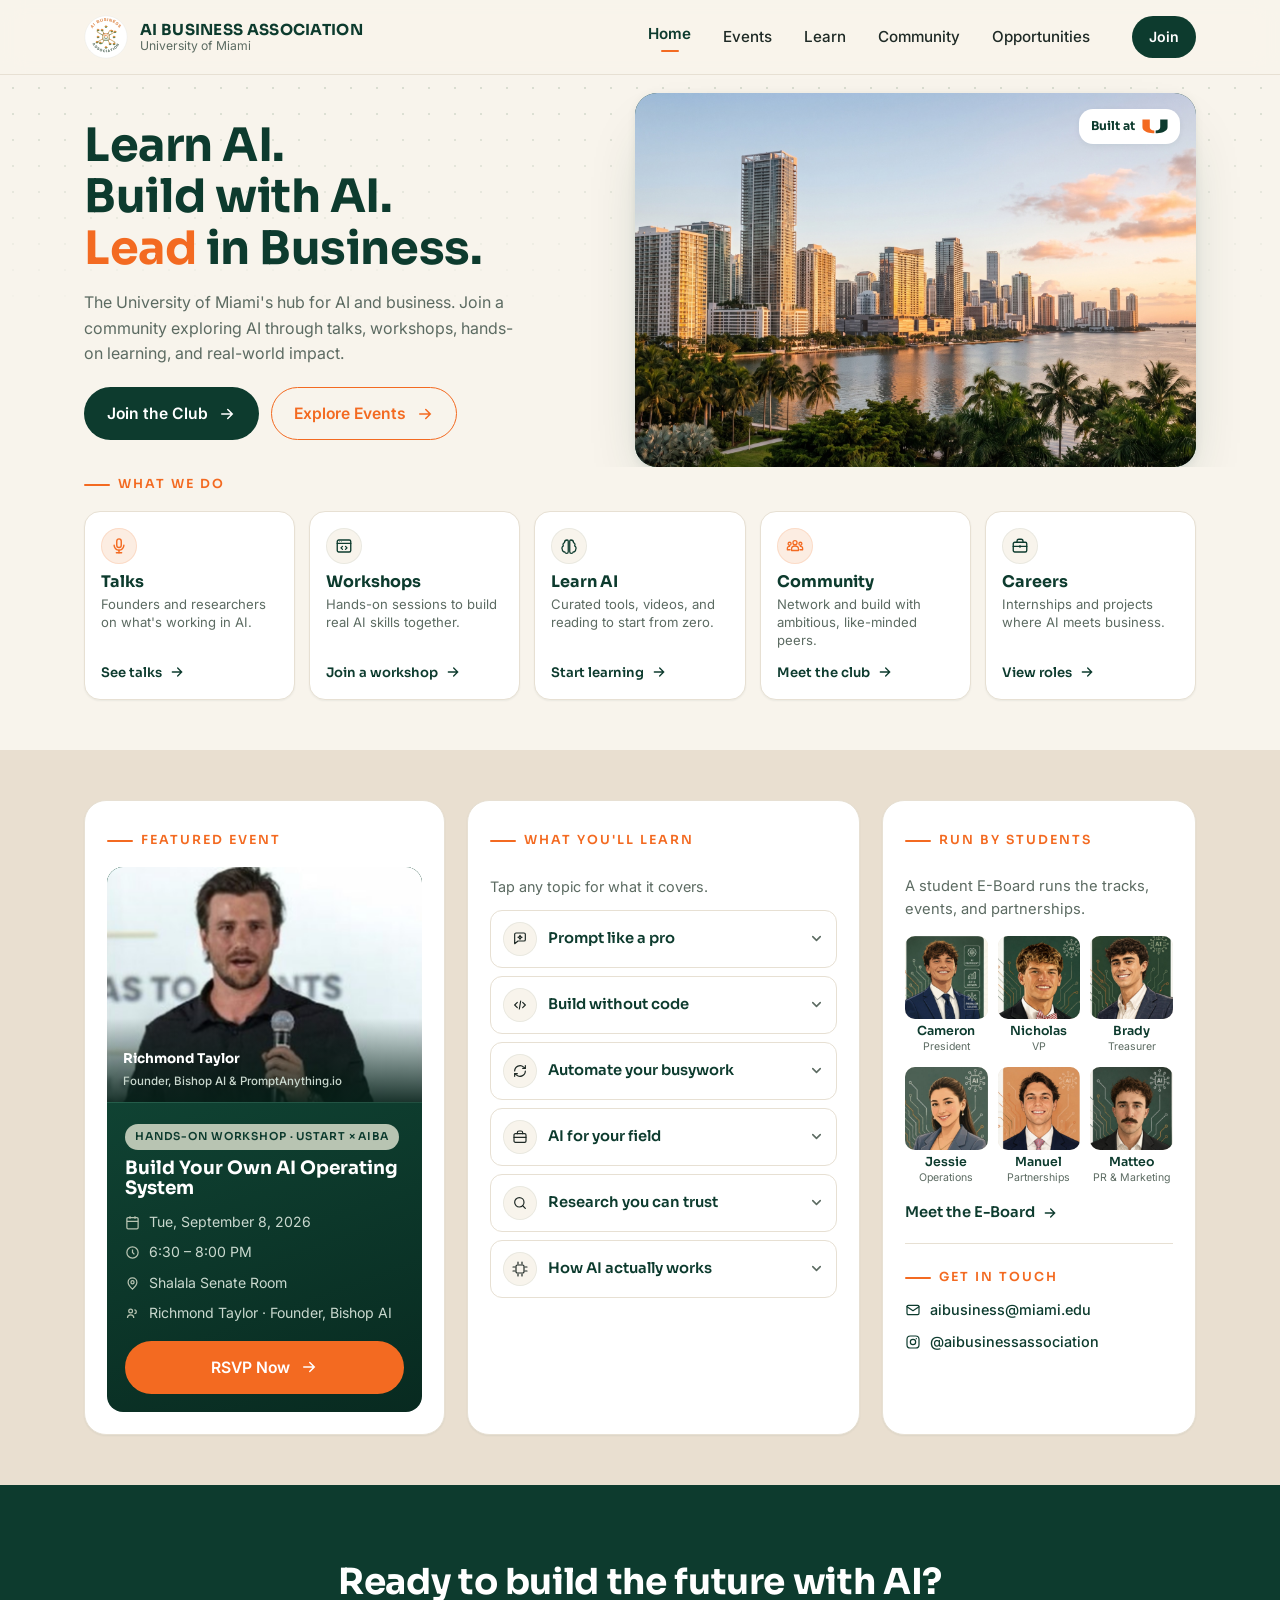
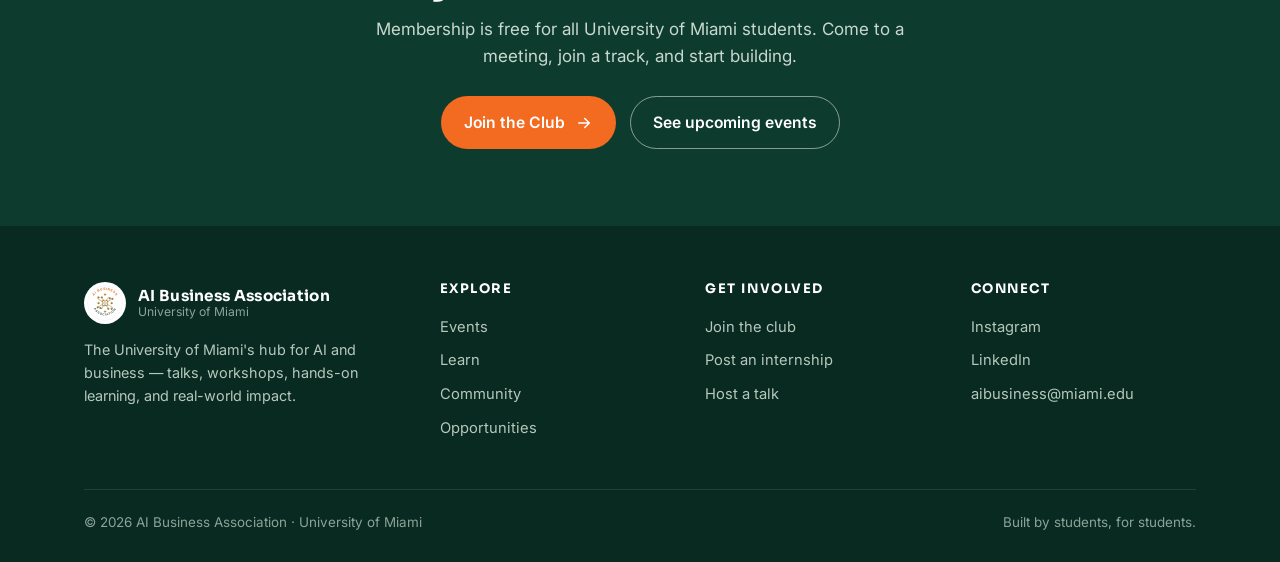
==== index.html @ 10cb1afa "Initial commit: AI Business Association site Co-Authored-By: Claude Sonnet 5 <noreply@anthropic.com>" ====
<!DOCTYPE html>
<html lang="en">
<head>
<meta charset="UTF-8">
<meta name="viewport" content="width=device-width, initial-scale=1">
<title>AI Business Association · University of Miami</title>
<meta name="description" content="The University of Miami's hub for AI and business — talks, workshops, hands-on learning, and real-world impact.">
<link rel="icon" href="assets/img/logo.svg">
<link rel="preconnect" href="https://fonts.googleapis.com">
<link rel="preconnect" href="https://fonts.gstatic.com" crossorigin>
<link href="https://fonts.googleapis.com/css2?family=Sora:wght@600;700&family=Inter:wght@400;500;600;700&display=swap" rel="stylesheet">
<link rel="stylesheet" href="assets/css/styles.css?v=3">
</head>
<body>

<div class="edge-circuit" aria-hidden="true"></div>

<header class="site-header">
  <div class="container header-inner">
    <a class="brand" href="index.html">
      <img src="assets/img/logo.svg" alt="AI Business Association logo" width="44" height="44">
      <span class="brand-text">
        <span class="brand-name">AI BUSINESS ASSOCIATION</span>
        <span class="brand-sub">University of Miami</span>
      </span>
    </a>
    <nav class="nav">
      <a href="index.html" class="is-active">Home</a>
      <a href="events.html">Events</a>
      <a href="learn.html">Learn</a>
      <a href="community.html">Community</a>
      <a href="opportunities.html">Opportunities</a>
    </nav>
    <a class="btn btn-dark btn-sm header-cta" href="join.html">Join</a>
    <button class="nav-toggle" aria-label="Open menu" aria-expanded="false">
      <svg viewBox="0 0 24 24" fill="none" stroke="currentColor" stroke-width="2" stroke-linecap="round"><path d="M4 7h16M4 12h16M4 17h16"/></svg>
    </button>
  </div>
</header>

<main>

  <!-- HERO -->
  <section class="hero">
    <div class="circuit-bg" aria-hidden="true"></div>
    <div class="container hero-inner">
      <div class="hero-copy">
        <h1>Learn AI.<br>Build with AI.<br><span class="text-orange">Lead</span> in Business.</h1>
        <p class="lead">The University of Miami's hub for AI and business. Join a community exploring AI through talks, workshops, hands-on learning, and real-world impact.</p>
        <div class="hero-actions">
          <a class="btn btn-dark" href="join.html">Join the Club
            <svg viewBox="0 0 24 24" fill="none" stroke="currentColor" stroke-width="2" stroke-linecap="round"><path d="M5 12h14M13 6l6 6-6 6"/></svg>
          </a>
          <a class="btn btn-ghost" href="events.html">Explore Events
            <svg viewBox="0 0 24 24" fill="none" stroke="currentColor" stroke-width="2" stroke-linecap="round"><path d="M5 12h14M13 6l6 6-6 6"/></svg>
          </a>
        </div>
      </div>
      <div class="hero-photo">
        <img src="assets/img/hero.jpg" alt="Miami skyline and Biscayne Bay at golden hour">
        <span class="hero-badge">Built at <img src="assets/img/u-logo.svg" alt="the University of Miami" class="u-logo"></span>
      </div>
    </div>
  </section>

  <!-- WHAT WE DO -->
  <section class="section section--tight" style="padding-top:0">
    <div class="container">
      <div class="section-head">
        <span class="eyebrow">What we do</span>
      </div>
      <div class="pillars">
        <article class="card">
          <span class="icon-badge icon-badge--accent"><svg viewBox="0 0 24 24" fill="none" stroke="currentColor" stroke-width="1.9" stroke-linecap="round" stroke-linejoin="round"><rect x="9" y="2.5" width="6" height="11.5" rx="3"/><path d="M5.5 11a6.5 6.5 0 0 0 13 0"/><path d="M12 17.5V21"/><path d="M8.5 21h7"/></svg></span>
          <h3>Talks</h3>
          <p>Founders and researchers on what's working in AI.</p>
          <a class="arrow-link" href="events.html#talks">See talks <svg viewBox="0 0 24 24" fill="none" stroke="currentColor" stroke-width="2" stroke-linecap="round"><path d="M5 12h14M13 6l6 6-6 6"/></svg></a>
        </article>
        <article class="card">
          <span class="icon-badge icon-badge--green"><svg viewBox="0 0 24 24" fill="none" stroke="currentColor" stroke-width="1.8" stroke-linecap="round" stroke-linejoin="round"><rect x="3" y="4" width="18" height="16" rx="2"/><path d="M3 8.5h18"/><circle cx="6" cy="6.2" r="0.6" fill="currentColor" stroke="none"/><circle cx="8.4" cy="6.2" r="0.6" fill="currentColor" stroke="none"/><path d="M10 12.5l-2 2 2 2M14 12.5l2 2-2 2"/></svg></span>
          <h3>Workshops</h3>
          <p>Hands-on sessions to build real AI skills together.</p>
          <a class="arrow-link" href="events.html#workshops">Join a workshop <svg viewBox="0 0 24 24" fill="none" stroke="currentColor" stroke-width="2" stroke-linecap="round"><path d="M5 12h14M13 6l6 6-6 6"/></svg></a>
        </article>
        <article class="card">
          <span class="icon-badge icon-badge--green"><svg viewBox="0 0 24 24" fill="none" stroke="currentColor" stroke-width="1.7" stroke-linecap="round" stroke-linejoin="round"><path d="M9.5 4A3.5 3.5 0 0 0 6 7.4c-1.1.4-2 1.5-2 2.8 0 .6.2 1.2.5 1.7A3.2 3.2 0 0 0 3 16.4 3.5 3.5 0 0 0 6.5 20c.2 1.1 1.2 1.9 2.4 1.9S11 21 11 19.8V5.4C11 4.6 10.3 4 9.5 4z"/><path d="M14.5 4A3.5 3.5 0 0 1 18 7.4c1.1.4 2 1.5 2 2.8 0 .6-.2 1.2-.5 1.7A3.2 3.2 0 0 1 21 16.4 3.5 3.5 0 0 1 17.5 20c-.2 1.1-1.2 1.9-2.4 1.9S13 21 13 19.8V5.4C13 4.6 13.7 4 14.5 4z"/></svg></span>
          <h3>Learn AI</h3>
          <p>Curated tools, videos, and reading to start from zero.</p>
          <a class="arrow-link" href="learn.html">Start learning <svg viewBox="0 0 24 24" fill="none" stroke="currentColor" stroke-width="2" stroke-linecap="round"><path d="M5 12h14M13 6l6 6-6 6"/></svg></a>
        </article>
        <article class="card">
          <span class="icon-badge icon-badge--accent"><svg viewBox="0 0 24 24" fill="none" stroke="currentColor" stroke-width="1.7" stroke-linecap="round" stroke-linejoin="round"><circle cx="12" cy="7.5" r="2.7"/><circle cx="4.8" cy="9" r="2"/><circle cx="19.2" cy="9" r="2"/><path d="M12 12c-2.6 0-4.6 1.7-4.6 3.9V18h9.2v-2.1c0-2.2-2-3.9-4.6-3.9z"/><path d="M4.8 12.5c-1.7 0-3 1.2-3 2.8V17h3.6M19.2 12.5c1.7 0 3 1.2 3 2.8V17h-3.6"/></svg></span>
          <h3>Community</h3>
          <p>Network and build with ambitious, like-minded peers.</p>
          <a class="arrow-link" href="community.html">Meet the club <svg viewBox="0 0 24 24" fill="none" stroke="currentColor" stroke-width="2" stroke-linecap="round"><path d="M5 12h14M13 6l6 6-6 6"/></svg></a>
        </article>
        <article class="card">
          <span class="icon-badge icon-badge--green"><svg viewBox="0 0 24 24" fill="none" stroke="currentColor" stroke-width="1.8" stroke-linecap="round" stroke-linejoin="round"><rect x="3" y="7" width="18" height="13" rx="2"/><path d="M8 7V5.5A2.5 2.5 0 0 1 10.5 3h3A2.5 2.5 0 0 1 16 5.5V7"/><path d="M3 12.5h18"/><path d="M12 11.5v2"/></svg></span>
          <h3>Careers</h3>
          <p>Internships and projects where AI meets business.</p>
          <a class="arrow-link" href="opportunities.html">View roles <svg viewBox="0 0 24 24" fill="none" stroke="currentColor" stroke-width="2" stroke-linecap="round"><path d="M5 12h14M13 6l6 6-6 6"/></svg></a>
        </article>
      </div>
    </div>
  </section>

  <!-- FEATURED STRIP -->
  <section class="section section--sand section--tight">
    <div class="container">
      <div class="trio">

        <div class="panel">
          <span class="eyebrow">Featured event</span>
          <div class="event-card">
            <div class="event-media">
              <span class="speaker-fallback">RT</span>
              <img src="assets/img/speaker-richmond.jpg" alt="Richmond Taylor speaking at a past event" onerror="this.remove()">
              <span class="speaker-cap">Richmond Taylor<small>Founder, Bishop AI &amp; PromptAnything.io</small></span>
            </div>
            <div class="event-body">
              <span class="tag">Hands-on workshop · UStart &times; AIBA</span>
              <h3>Build Your Own AI Operating System</h3>
              <ul class="event-meta">
                <li><svg viewBox="0 0 24 24" fill="none" stroke="currentColor" stroke-width="2"><rect x="3" y="4" width="18" height="18" rx="2"/><path d="M3 10h18M8 2v4M16 2v4"/></svg> Tue, September 8, 2026</li>
                <li><svg viewBox="0 0 24 24" fill="none" stroke="currentColor" stroke-width="2"><circle cx="12" cy="12" r="9"/><path d="M12 7v5l3 3"/></svg> 6:30 – 8:00 PM</li>
                <li><svg viewBox="0 0 24 24" fill="none" stroke="currentColor" stroke-width="2"><path d="M12 21s-7-6.2-7-11a7 7 0 0 1 14 0c0 4.8-7 11-7 11z"/><circle cx="12" cy="10" r="2.5"/></svg> Shalala Senate Room</li>
                <li><svg viewBox="0 0 24 24" fill="none" stroke="currentColor" stroke-width="2"><circle cx="9" cy="8" r="3"/><path d="M4 19a5 5 0 0 1 10 0M15 6a3 3 0 0 1 0 6"/></svg> Richmond Taylor &middot; Founder, Bishop AI</li>
              </ul>
              <a class="btn btn-orange" href="events.html">RSVP Now
                <svg viewBox="0 0 24 24" fill="none" stroke="currentColor" stroke-width="2" stroke-linecap="round"><path d="M5 12h14M13 6l6 6-6 6"/></svg>
              </a>
            </div>
          </div>
        </div>

        <div class="panel">
          <span class="eyebrow">What you'll learn</span>
          <p style="color:var(--muted);font-size:.9rem;margin:8px 0 12px">Tap any topic for what it covers.</p>
          <div class="track-list">

            <div class="track">
              <button class="track-head" type="button" aria-expanded="false">
                <span class="icon-badge"><svg viewBox="0 0 24 24" fill="none" stroke="currentColor" stroke-width="1.8" stroke-linecap="round" stroke-linejoin="round"><path d="M4 5a2 2 0 0 1 2-2h12a2 2 0 0 1 2 2v8a2 2 0 0 1-2 2H9l-5 4z"/><path d="M12 6.5l1 2 2 1-2 1-1 2-1-2-2-1 2-1z"/></svg></span>
                <span class="track-title">Prompt like a pro</span>
                <svg class="track-chev" viewBox="0 0 24 24" fill="none" stroke="currentColor" stroke-width="2.5" stroke-linecap="round" stroke-linejoin="round"><path d="M6 9l6 6 6-6"/></svg>
              </button>
              <div class="track-detail"><div><p>The patterns that make AI genuinely useful: giving context, showing an example, asking for the exact format you want, and iterating instead of settling for the first answer. You'll leave able to get a solid draft, analysis, or plan out of Claude or ChatGPT in a try or two.</p></div></div>
            </div>

            <div class="track">
              <button class="track-head" type="button" aria-expanded="false">
                <span class="icon-badge"><svg viewBox="0 0 24 24" fill="none" stroke="currentColor" stroke-width="1.8" stroke-linecap="round" stroke-linejoin="round"><path d="M8 8l-4 4 4 4M16 8l4 4-4 4M13 6l-2 12"/></svg></span>
                <span class="track-title">Build without code</span>
                <svg class="track-chev" viewBox="0 0 24 24" fill="none" stroke="currentColor" stroke-width="2.5" stroke-linecap="round" stroke-linejoin="round"><path d="M6 9l6 6 6-6"/></svg>
              </button>
              <div class="track-detail"><div><p>Use tools like Cursor, v0, and no-code builders to turn an idea into a working web app, bot, or internal tool — no CS background required. We walk a small project end to end so you've actually shipped something.</p></div></div>
            </div>

            <div class="track">
              <button class="track-head" type="button" aria-expanded="false">
                <span class="icon-badge"><svg viewBox="0 0 24 24" fill="none" stroke="currentColor" stroke-width="1.8" stroke-linecap="round" stroke-linejoin="round"><path d="M4 12a8 8 0 0 1 13.5-5.8L20 8M20 12a8 8 0 0 1-13.5 5.8L4 16"/><path d="M20 4v4h-4M4 20v-4h4"/></svg></span>
                <span class="track-title">Automate your busywork</span>
                <svg class="track-chev" viewBox="0 0 24 24" fill="none" stroke="currentColor" stroke-width="2.5" stroke-linecap="round" stroke-linejoin="round"><path d="M6 9l6 6 6-6"/></svg>
              </button>
              <div class="track-detail"><div><p>Spot the repetitive tasks in your week — reformatting data, drafting the same emails, pulling research — and wire them into automations that run on their own. Small time savings that compound across a semester.</p></div></div>
            </div>

            <div class="track">
              <button class="track-head" type="button" aria-expanded="false">
                <span class="icon-badge"><svg viewBox="0 0 24 24" fill="none" stroke="currentColor" stroke-width="1.8" stroke-linecap="round" stroke-linejoin="round"><rect x="3" y="7" width="18" height="13" rx="2"/><path d="M8 7V5.5A2.5 2.5 0 0 1 10.5 3h3A2.5 2.5 0 0 1 16 5.5V7"/><path d="M3 12.5h18"/></svg></span>
                <span class="track-title">AI for your field</span>
                <svg class="track-chev" viewBox="0 0 24 24" fill="none" stroke="currentColor" stroke-width="2.5" stroke-linecap="round" stroke-linejoin="round"><path d="M6 9l6 6 6-6"/></svg>
              </button>
              <div class="track-detail"><div><p>How AI is really used in finance (research, risk, modeling), marketing (segmentation, content, analytics), and operations (forecasting, support). Concrete use cases you can bring straight into an internship or class project.</p></div></div>
            </div>

            <div class="track">
              <button class="track-head" type="button" aria-expanded="false">
                <span class="icon-badge"><svg viewBox="0 0 24 24" fill="none" stroke="currentColor" stroke-width="1.8" stroke-linecap="round" stroke-linejoin="round"><circle cx="11" cy="11" r="7"/><path d="M20 20l-4.3-4.3"/></svg></span>
                <span class="track-title">Research you can trust</span>
                <svg class="track-chev" viewBox="0 0 24 24" fill="none" stroke="currentColor" stroke-width="2.5" stroke-linecap="round" stroke-linejoin="round"><path d="M6 9l6 6 6-6"/></svg>
              </button>
              <div class="track-detail"><div><p>Use AI to move faster on research without getting burned: checking sources, catching hallucinations, structuring what you find, and citing it properly. Built for case competitions, papers, and market research.</p></div></div>
            </div>

            <div class="track">
              <button class="track-head" type="button" aria-expanded="false">
                <span class="icon-badge"><svg viewBox="0 0 24 24" fill="none" stroke="currentColor" stroke-width="1.8" stroke-linecap="round" stroke-linejoin="round"><rect x="6" y="6" width="12" height="12" rx="2"/><path d="M9 1.5v3M15 1.5v3M9 19.5v3M15 19.5v3M1.5 9h3M1.5 15h3M19.5 9h3M19.5 15h3"/></svg></span>
                <span class="track-title">How AI actually works</span>
                <svg class="track-chev" viewBox="0 0 24 24" fill="none" stroke="currentColor" stroke-width="2.5" stroke-linecap="round" stroke-linejoin="round"><path d="M6 9l6 6 6-6"/></svg>
              </button>
              <div class="track-detail"><div><p>Just enough of the mechanics behind large language models — training, context windows, why they hallucinate, what they can't do — to use them well and talk about them credibly. No math required.</p></div></div>
            </div>

          </div>
        </div>

        <div class="panel">
          <span class="eyebrow">Run by students</span>
          <p style="color:var(--muted);font-size:.92rem;margin:8px 0 14px">A student E-Board runs the tracks, events, and partnerships.</p>
          <div class="eboard-mini">
            <a href="community.html"><span class="eboard-photo"><img src="assets/img/eboard/cameron.jpg" alt="Cameron Sherman" onerror="this.remove()"><span class="eboard-initials">CS</span></span><span class="n">Cameron</span><span class="r">President</span></a>
            <a href="community.html"><span class="eboard-photo"><img src="assets/img/eboard/nicholas.jpg" alt="Nicholas Moffett" onerror="this.remove()"><span class="eboard-initials">NM</span></span><span class="n">Nicholas</span><span class="r">VP</span></a>
            <a href="community.html"><span class="eboard-photo"><img src="assets/img/eboard/brady.jpg" alt="Brady Devine" onerror="this.remove()"><span class="eboard-initials">BD</span></span><span class="n">Brady</span><span class="r">Treasurer</span></a>
            <a href="community.html"><span class="eboard-photo"><img src="assets/img/eboard/jessie.jpg" alt="Jessie Bavly" onerror="this.remove()"><span class="eboard-initials">JB</span></span><span class="n">Jessie</span><span class="r">Operations</span></a>
            <a href="community.html"><span class="eboard-photo"><img src="assets/img/eboard/manuel.jpg" alt="Manuel de las Carreras" onerror="this.remove()"><span class="eboard-initials">MC</span></span><span class="n">Manuel</span><span class="r">Partnerships</span></a>
            <a href="community.html"><span class="eboard-photo"><img src="assets/img/eboard/matteo.jpg" alt="Matteo Farinacci" onerror="this.remove()"><span class="eboard-initials">MF</span></span><span class="n">Matteo</span><span class="r">PR &amp; Marketing</span></a>
          </div>
          <a class="arrow-link" href="community.html" style="margin-top:14px">Meet the E-Board
            <svg viewBox="0 0 24 24" fill="none" stroke="currentColor" stroke-width="2" stroke-linecap="round"><path d="M5 12h14M13 6l6 6-6 6"/></svg>
          </a>

          <div style="border-top:1px solid var(--line);margin-top:18px;padding-top:16px">
            <span class="eyebrow">Get in touch</span>
            <div class="contact-links" style="margin-top:10px">
              <a href="mailto:aibusiness@miami.edu"><svg viewBox="0 0 24 24" fill="none" stroke="currentColor" stroke-width="1.8" stroke-linecap="round" stroke-linejoin="round"><rect x="3" y="5" width="18" height="14" rx="2"/><path d="M3 7l9 6 9-6"/></svg>aibusiness@miami.edu</a>
              <a href="https://instagram.com/aibusinessassociation" target="_blank" rel="noopener"><svg viewBox="0 0 24 24" fill="none" stroke="currentColor" stroke-width="1.8" stroke-linecap="round" stroke-linejoin="round"><rect x="3" y="3" width="18" height="18" rx="5"/><circle cx="12" cy="12" r="4"/><circle cx="17" cy="7" r="1" fill="currentColor" stroke="none"/></svg>@aibusinessassociation</a>
            </div>
          </div>
        </div>

      </div>
    </div>
  </section>

  <!-- CTA -->
  <section class="section section--green cta-band">
    <div class="container">
      <h2>Ready to build the future with AI?</h2>
      <p>Membership is free for all University of Miami students. Come to a meeting, join a track, and start building.</p>
      <div class="btn-row">
        <a class="btn btn-orange" href="join.html">Join the Club
          <svg viewBox="0 0 24 24" fill="none" stroke="currentColor" stroke-width="2" stroke-linecap="round"><path d="M5 12h14M13 6l6 6-6 6"/></svg>
        </a>
        <a class="btn btn-outline-light" href="events.html">See upcoming events</a>
      </div>
    </div>
  </section>

</main>

<footer class="site-footer">
  <div class="container">
    <div class="footer-grid">
      <div>
        <div class="footer-brand">
          <img src="assets/img/logo.svg" alt="">
          <span class="brand-text">
            <span class="brand-name">AI Business Association</span>
            <span class="brand-sub">University of Miami</span>
          </span>
        </div>
        <p>The University of Miami's hub for AI and business — talks, workshops, hands-on learning, and real-world impact.</p>
      </div>
      <div class="footer-col">
        <h4>Explore</h4>
        <a href="events.html">Events</a>
        <a href="learn.html">Learn</a>
        <a href="community.html">Community</a>
        <a href="opportunities.html">Opportunities</a>
      </div>
      <div class="footer-col">
        <h4>Get involved</h4>
        <a href="join.html">Join the club</a>
        <a href="opportunities.html">Post an internship</a>
        <a href="events.html">Host a talk</a>
      </div>
      <div class="footer-col">
        <h4>Connect</h4>
        <a href="https://instagram.com/aibusinessassociation" target="_blank" rel="noopener">Instagram</a>
        <a href="#">LinkedIn</a>
        <a href="mailto:aibusiness@miami.edu">aibusiness@miami.edu</a>
      </div>
    </div>
    <div class="footer-bottom">
      <span>© 2026 AI Business Association · University of Miami</span>
      <span>Built by students, for students.</span>
    </div>
  </div>
</footer>

<script src="assets/js/main.js?v=2"></script>
</body>
</html>
---- assets/css/styles.css ----
/* ============================================================
   AI Business Association — University of Miami
   Brand: Deep Green / Orange / Cream · Sora + Inter
   ============================================================ */

:root {
  --green: #0D3B2E;
  --green-900: #082A20;
  --green-700: #14503D;
  --orange: #F36A21;
  --orange-600: #DA5B15;
  --cream: #F8F4EC;
  --sand: #E9DFD0;
  --charcoal: #1F2A26;
  --sage: #B8C4B2;

  --bg: var(--cream);
  --surface: #FFFFFF;
  --text: #1F2A26;
  --muted: #5C6B62;
  --line: #E7E0D3;

  --radius-sm: 12px;
  --radius: 16px;
  --radius-lg: 22px;

  --shadow-sm: 0 1px 2px rgba(13, 59, 46, .06);
  --shadow: 0 2px 6px rgba(13, 59, 46, .06), 0 18px 40px -20px rgba(13, 59, 46, .22);
  --shadow-lg: 0 2px 8px rgba(13, 59, 46, .08), 0 30px 60px -24px rgba(13, 59, 46, .30);

  --container: 1160px;
  --font-head: "Sora", "Segoe UI", system-ui, -apple-system, sans-serif;
  --font-body: "Inter", "Segoe UI", system-ui, -apple-system, sans-serif;
}

/* ---------- reset ---------- */
*, *::before, *::after { box-sizing: border-box; }
* { margin: 0; }
html { scroll-behavior: smooth; -webkit-text-size-adjust: 100%; }
body {
  font-family: var(--font-body);
  color: var(--text);
  background: var(--bg);
  line-height: 1.6;
  font-size: 17px;
  -webkit-font-smoothing: antialiased;
  overflow-x: hidden;
}
img, svg { display: block; max-width: 100%; }
a { color: inherit; text-decoration: none; }
button { font: inherit; cursor: pointer; }
ul { list-style: none; padding: 0; }

h1, h2, h3, h4 { font-family: var(--font-head); font-weight: 700; line-height: 1.12; letter-spacing: -0.01em; color: var(--green); }
h1 { font-size: clamp(2rem, 3.6vw, 3rem); }
h2 { font-size: clamp(1.7rem, 2.8vw, 2.3rem); }
h3 { font-size: 1.18rem; letter-spacing: 0; }

.container { width: 100%; max-width: var(--container); margin-inline: auto; padding-inline: 24px; }
.section { padding-block: clamp(44px, 6vw, 80px); }
.section--tight { padding-block: clamp(28px, 4vw, 50px); }
.section--sand { background: var(--sand); }
.section--green { background: var(--green); color: #EAF1EC; }
.section--green h2, .section--green h3 { color: #FFFFFF; }

.eyebrow {
  display: inline-flex; align-items: center; gap: 8px;
  font-family: var(--font-head); font-weight: 600;
  font-size: .78rem; letter-spacing: .16em; text-transform: uppercase;
  color: var(--orange);
}
.eyebrow::before { content: ""; width: 26px; height: 2px; background: var(--orange); border-radius: 2px; }

.section-head { max-width: 640px; margin-bottom: 28px; }
.section-head:has(+ .pillars) { margin-bottom: 16px; }
.section-head p { color: var(--muted); margin-top: 12px; font-size: 1.05rem; }
.section-head--center { margin-inline: auto; text-align: center; }
.section-head--center .eyebrow::before { display: none; }

.lead { font-size: 1.15rem; color: var(--muted); }
.text-orange { color: var(--orange); }

/* ---------- buttons ---------- */
.btn {
  display: inline-flex; align-items: center; gap: 10px;
  font-family: var(--font-body); font-weight: 600; font-size: .98rem;
  padding: 13px 22px; border-radius: 999px; border: 1.5px solid transparent;
  transition: transform .15s ease, box-shadow .2s ease, background .2s ease, color .2s ease;
  white-space: nowrap;
}
.btn svg { width: 18px; height: 18px; }
.btn:hover { transform: translateY(-1px); }
.btn-dark { background: var(--green); color: #fff; }
.btn-dark:hover { background: var(--green-900); box-shadow: var(--shadow); }
.btn-orange { background: var(--orange); color: #fff; }
.btn-orange:hover { background: var(--orange-600); box-shadow: var(--shadow); }
.btn-ghost { background: transparent; color: var(--orange); border-color: var(--orange); }
.btn-ghost:hover { background: rgba(243, 106, 33, .08); }
.btn-outline-light { background: transparent; color: #fff; border-color: rgba(255, 255, 255, .5); }
.btn-outline-light:hover { background: rgba(255, 255, 255, .12); }
.btn-sm { padding: 9px 16px; font-size: .88rem; }

.arrow-link {
  display: inline-flex; align-items: center; gap: 7px;
  font-family: var(--font-head); font-weight: 600; font-size: .92rem; color: var(--green);
}
.arrow-link svg { width: 16px; transition: transform .18s ease; }
.arrow-link:hover { color: var(--orange); }
.arrow-link:hover svg { transform: translateX(3px); }

/* ---------- header ---------- */
.site-header {
  position: sticky; top: 0; z-index: 50;
  background: rgba(248, 244, 236, .82);
  backdrop-filter: saturate(180%) blur(12px);
  border-bottom: 1px solid var(--line);
}
.header-inner { display: flex; align-items: center; gap: 24px; height: 74px; }
.brand { display: flex; align-items: center; gap: 12px; margin-right: auto; }
.brand img { width: 44px; height: 44px; }
.brand-text { display: flex; flex-direction: column; line-height: 1.15; }
.brand-name { font-family: var(--font-head); font-weight: 700; font-size: .95rem; color: var(--green); letter-spacing: .02em; }
.brand-sub { font-size: .76rem; color: var(--muted); }

.nav { display: flex; align-items: center; gap: 4px; }
.nav a {
  font-weight: 500; font-size: .95rem; color: var(--charcoal);
  padding: 8px 14px; border-radius: 999px; transition: color .15s ease, background .15s ease;
}
.nav a:hover { color: var(--green); background: rgba(13, 59, 46, .06); }
.nav a.is-active { color: var(--green); font-weight: 600; }
.nav a.is-active::after {
  content: ""; display: block; height: 2px; width: 18px; margin: 3px auto 0;
  background: var(--orange); border-radius: 2px;
}
.header-cta { margin-left: 4px; }

.nav-toggle {
  display: none; width: 42px; height: 42px; border-radius: 12px;
  border: 1px solid var(--line); background: var(--surface);
  align-items: center; justify-content: center;
}
.nav-toggle svg { width: 20px; }

/* ---------- hero ---------- */
.hero {
  position: relative; overflow: hidden;
  padding-block: clamp(8px, 1.4vw, 20px) 0;
}
.hero-inner {
  display: flex; align-items: center;
  gap: clamp(28px, 4vw, 64px);
}
.hero-copy {
  flex: 0 1 500px; position: relative; z-index: 2;
}
.hero h1 { margin-bottom: 16px; }
.hero .lead { max-width: 44ch; font-size: 1rem; }
.hero-actions { display: flex; flex-wrap: wrap; gap: 12px; margin-top: 20px; }
.hero-photo {
  flex: 1 1 0; max-width: 640px; margin-left: auto; align-self: center;
  position: relative; aspect-ratio: 3 / 2;
  border-radius: 22px; overflow: hidden;
  box-shadow: var(--shadow-lg); background: var(--green);
}
.hero-photo img { width: 100%; height: 100%; object-fit: cover; object-position: center 44%; }
.hero-badge {
  position: absolute; right: 16px; top: 16px; background: #fff; border-radius: 14px;
  padding: 8px 12px; box-shadow: var(--shadow); display: flex; align-items: center; gap: 7px;
  font-family: var(--font-head); font-weight: 700; font-size: .76rem; color: var(--green);
}
.hero-badge .u-logo { height: 16px; width: auto; }

@media (max-width: 1080px) {
  .hero { padding-top: 16px; }
  .hero-inner { flex-direction: column; align-items: stretch; gap: 20px; }
  .hero-copy { flex: none; }
  .hero-photo {
    max-width: none; margin-left: 0;
    aspect-ratio: 2 / 1; max-height: 300px; border-radius: var(--radius-lg); box-shadow: var(--shadow);
  }
}

.circuit-bg {
  position: absolute; inset: 0; z-index: -1; opacity: .5;
  background-image: radial-gradient(var(--sage) 1.1px, transparent 1.1px);
  background-size: 26px 26px;
  -webkit-mask-image: linear-gradient(180deg, #000, transparent 62%);
  mask-image: linear-gradient(180deg, #000, transparent 62%);
}

/* ---------- edge circuit silhouette (wide screens only) ---------- */
.edge-circuit {
  position: fixed; inset: 0; z-index: 1; pointer-events: none;
  background-image: url("../img/circuit-left.svg"), url("../img/circuit-right.svg");
  background-repeat: repeat-y, repeat-y;
  background-position: left top, right top;
  background-size: 94px auto, 94px auto;
  opacity: .55;
  -webkit-mask-image: linear-gradient(180deg, transparent, #000 90px, #000 calc(100% - 160px), transparent);
  mask-image: linear-gradient(180deg, transparent, #000 90px, #000 calc(100% - 160px), transparent);
}
@media (max-width: 1320px) { .edge-circuit { display: none; } }

/* ---------- generic cards ---------- */
.card {
  background: var(--surface); border: 1px solid var(--line); border-radius: var(--radius);
  padding: 26px; box-shadow: var(--shadow-sm);
  transition: transform .18s ease, box-shadow .2s ease, border-color .2s ease;
}
.card:hover { transform: translateY(-4px); box-shadow: var(--shadow); border-color: #DAD1C0; }

.icon-badge {
  width: 50px; height: 50px; border-radius: 999px; display: flex; align-items: center; justify-content: center;
  background: var(--cream); color: var(--charcoal); margin-bottom: 16px;
  box-shadow: inset 0 0 0 1px rgba(13, 59, 46, .06);
}
.icon-badge svg { width: 23px; height: 23px; }
.icon-badge b { font-family: var(--font-head); font-weight: 700; font-size: 1.1rem; line-height: 1; }
.icon-badge--accent { color: var(--orange); background: #FCEDE2; box-shadow: inset 0 0 0 1px rgba(243, 106, 33, .14); }
.icon-badge--logo { background: #fff; box-shadow: inset 0 0 0 1px var(--line); }
.icon-badge--logo svg { width: 26px; height: 26px; }
.icon-badge--green { color: var(--green); }
.card h3 { margin-bottom: 8px; }
.card p { color: var(--muted); font-size: .96rem; }
.card .arrow-link { margin-top: 16px; }

.grid { display: grid; gap: 22px; }
.grid-2 { grid-template-columns: repeat(2, 1fr); }
.grid-3 { grid-template-columns: repeat(3, 1fr); }
.grid-4 { grid-template-columns: repeat(4, 1fr); }
.grid-5 { grid-template-columns: repeat(5, 1fr); }

/* ---------- what-we-do row ---------- */
.pillars { display: grid; grid-template-columns: repeat(5, 1fr); gap: 14px; }
.pillars .card { padding: 16px; display: flex; flex-direction: column; }
.pillars .card h3 { font-size: 1rem; margin-bottom: 4px; }
.pillars .card p { font-size: .82rem; line-height: 1.4; }
.pillars .icon-badge { width: 36px; height: 36px; margin-bottom: 9px; }
.pillars .icon-badge svg { width: 18px; height: 18px; }
.pillars .card .arrow-link { margin-top: auto; padding-top: 12px; font-size: .82rem; }

/* ---------- feature strip (event + tracks + community) ---------- */
.trio { display: grid; grid-template-columns: 1.15fr 1.25fr 1fr; gap: 22px; }
.panel {
  background: var(--surface); border: 1px solid var(--line); border-radius: var(--radius-lg);
  padding: 22px; box-shadow: var(--shadow-sm);
}
.panel > .eyebrow { margin-bottom: 16px; }

.event-card {
  background: linear-gradient(160deg, var(--green-700), var(--green-900));
  color: #EAF1EC; border-radius: var(--radius); overflow: hidden;
  display: flex; flex-direction: column;
}
.event-card .event-media {
  position: relative; aspect-ratio: 4 / 3; overflow: hidden;
  background: linear-gradient(160deg, #12503C, #081F17);
  border-bottom: 1px solid rgba(255, 255, 255, .08);
}
.event-card .event-media img {
  position: absolute; inset: 0; width: 100%; height: 100%;
  object-fit: cover; object-position: 50% 12%;
}
.speaker-fallback {
  position: absolute; inset: 0; display: grid; place-items: center;
  font-family: var(--font-head); font-weight: 700; font-size: 2.6rem;
  color: rgba(255, 255, 255, .28); letter-spacing: .04em;
}
.speaker-cap {
  position: absolute; left: 0; right: 0; bottom: 0; z-index: 1;
  padding: 30px 16px 12px;
  background: linear-gradient(transparent, rgba(6, 32, 24, .9));
  color: #fff; font-family: var(--font-head); font-weight: 700;
  font-size: .84rem; display: flex; flex-direction: column; gap: 2px;
}
.speaker-cap small {
  font-family: var(--font-body); font-weight: 500; font-size: .72rem; color: #C9D8CE;
}
.event-card .event-body { padding: 18px; }
.event-card h3 { color: #fff; font-size: 1.15rem; margin-bottom: 12px; }
.event-meta { display: grid; gap: 8px; font-size: .88rem; color: #C9D8CE; }
.event-meta li { display: flex; align-items: center; gap: 9px; }
.event-meta svg { width: 15px; flex: none; color: var(--sage); }
.event-card .btn { margin-top: 16px; width: 100%; justify-content: center; }

/* What-you'll-learn accordion */
.track-list { display: grid; gap: 8px; }
.track {
  border: 1px solid var(--line); border-radius: var(--radius-sm); overflow: hidden;
  transition: border-color .18s ease;
}
.track.open { border-color: var(--orange); }
.track-head {
  display: flex; align-items: center; gap: 11px; width: 100%;
  padding: 11px 12px; background: none; border: 0; text-align: left; cursor: pointer;
}
.track-head:hover { background: rgba(243, 106, 33, .04); }
.track-head .icon-badge { width: 34px; height: 34px; margin-bottom: 0; flex: none; }
.track-head .icon-badge svg { width: 16px; height: 16px; }
.track-title { flex: 1; font-family: var(--font-head); font-weight: 600; font-size: .92rem; color: var(--green); }
.track-chev { width: 15px; height: 15px; flex: none; color: var(--muted); transition: transform .2s ease; }
.track.open .track-chev { transform: rotate(180deg); }
.track-detail { display: grid; grid-template-rows: 0fr; transition: grid-template-rows .22s ease; }
.track-detail > div { overflow: hidden; }
.track.open .track-detail { grid-template-rows: 1fr; }
.track-detail p { font-size: .84rem; color: var(--muted); line-height: 1.5; margin: 0; padding: 0 14px 13px 57px; }

.people { display: grid; grid-template-columns: 1fr 1fr; gap: 14px; }
.person { text-align: left; }
.person .avatar {
  aspect-ratio: 1; border-radius: 14px; background: var(--sand) center/cover no-repeat;
  margin-bottom: 8px; display: grid; place-items: center;
  font-family: var(--font-head); font-weight: 700; color: var(--green); font-size: 1.3rem;
}
.person .name { font-weight: 600; font-size: .9rem; }
.person .role { font-size: .78rem; color: var(--muted); }

/* home panel: e-board roles + contact */
.eboard-roles { display: grid; gap: 10px; }
.eboard-roles li { position: relative; padding-left: 13px; font-size: .88rem; color: var(--charcoal); }
.eboard-roles li::before { content: ""; position: absolute; left: 0; top: .48em; width: 5px; height: 5px; border-radius: 999px; background: var(--orange); }
.eboard-roles em { display: block; font-style: normal; color: var(--muted); font-size: .78rem; margin-top: 1px; }
.contact-links { display: grid; gap: 9px; }
.contact-links a { display: flex; align-items: center; gap: 9px; font-size: .9rem; font-weight: 500; color: var(--green); }
.contact-links a:hover { color: var(--orange); }
.contact-links svg { width: 16px; flex: none; }

/* ---------- stats strip ---------- */
.stats { display: grid; grid-template-columns: repeat(4, 1fr); gap: 20px; align-items: center; }
.stat { display: flex; align-items: center; gap: 14px; }
.stat svg { width: 30px; color: var(--orange); flex: none; }
.stat .num { font-family: var(--font-head); font-weight: 700; font-size: 1.7rem; color: var(--green); line-height: 1; }
.stat .label { font-size: .86rem; color: var(--muted); }

/* ---------- page hero (interior pages) ---------- */
.page-hero { padding-block: clamp(30px, 4vw, 56px); background: var(--sand); border-bottom: 1px solid var(--line); }
.page-hero .eyebrow { margin-bottom: 14px; }
.page-hero p { color: var(--muted); max-width: 60ch; margin-top: 14px; font-size: 1.08rem; }

/* ---------- filter chips ---------- */
.chips { display: flex; flex-wrap: wrap; gap: 10px; margin-bottom: 32px; }
.chip {
  font-family: var(--font-body); font-weight: 500; font-size: .88rem;
  padding: 8px 16px; border-radius: 999px; border: 1px solid var(--line);
  background: var(--surface); color: var(--charcoal); transition: all .15s ease;
}
.chip:hover { border-color: var(--green); }
.chip.is-active { background: var(--green); color: #fff; border-color: var(--green); }

/* ---------- event list rows ---------- */
.event-row {
  display: grid; grid-template-columns: 96px 1fr auto; gap: 22px; align-items: center;
  background: var(--surface); border: 1px solid var(--line); border-radius: var(--radius);
  padding: 18px 22px; box-shadow: var(--shadow-sm);
  transition: transform .16s ease, box-shadow .2s ease;
}
.event-row:hover { transform: translateY(-2px); box-shadow: var(--shadow); }
.event-row + .event-row { margin-top: 14px; }
.events-empty {
  color: var(--muted); background: var(--surface);
  border: 1px dashed #D6CDB9; border-radius: var(--radius);
  padding: 26px 22px; text-align: center; font-size: .95rem;
}
.events-empty a { color: var(--green); font-weight: 600; text-decoration: underline; }
.date-block {
  text-align: center; background: var(--cream); border-radius: var(--radius-sm); padding: 12px 8px;
}
.date-block .m { font-family: var(--font-head); font-weight: 700; font-size: .72rem; letter-spacing: .12em; text-transform: uppercase; color: var(--orange); }
.date-block .d { font-family: var(--font-head); font-weight: 700; font-size: 1.5rem; color: var(--green); line-height: 1.1; }
.event-row h3 { margin-bottom: 6px; }
.event-row .row-meta { font-size: .88rem; color: var(--muted); display: flex; flex-wrap: wrap; gap: 14px; }
.event-row .row-meta span { display: inline-flex; align-items: center; gap: 6px; }
.event-row .row-meta svg { width: 14px; color: var(--sage); }
.tag {
  display: inline-block; font-family: var(--font-head); font-weight: 600; font-size: .68rem;
  letter-spacing: .08em; text-transform: uppercase; color: var(--green);
  background: var(--sage); border-radius: 999px; padding: 4px 10px; margin-bottom: 8px;
}

/* ---------- learn: progress + tracks ---------- */
.progress-card { display: grid; grid-template-columns: 1fr 1fr; gap: 32px; align-items: center; }
.progress-list { display: grid; gap: 18px; }
.progress-item .bar-top { display: flex; justify-content: space-between; font-size: .9rem; margin-bottom: 6px; }
.progress-item .bar-top b { font-family: var(--font-head); color: var(--green); }
.bar { height: 8px; border-radius: 999px; background: var(--sand); overflow: hidden; }
.bar > span { display: block; height: 100%; border-radius: 999px; background: linear-gradient(90deg, var(--orange), #F79A5F); }

.resource-list { display: grid; gap: 12px; }
.resource {
  display: flex; align-items: center; gap: 14px; padding: 16px 18px;
  background: var(--surface); border: 1px solid var(--line); border-radius: var(--radius-sm);
  transition: border-color .16s ease;
}
.resource:hover { border-color: var(--orange); }
.resource .icon-badge { margin-bottom: 0; width: 38px; height: 38px; }
.resource .r-body { flex: 1; }
.resource h4 { font-family: var(--font-head); font-size: .98rem; color: var(--green); }
.resource p { font-size: .84rem; color: var(--muted); }

/* ---------- community grid ---------- */
.member-grid { display: grid; grid-template-columns: repeat(4, 1fr); gap: 20px; }
.member-card { text-align: center; }
.member-card .avatar {
  aspect-ratio: 1; border-radius: var(--radius); background: var(--sand); margin-bottom: 12px;
  display: grid; place-items: center; font-family: var(--font-head); font-weight: 700;
  color: var(--green); font-size: 2rem;
}
.member-card .name { font-family: var(--font-head); font-weight: 600; color: var(--green); }
.member-card .role { font-size: .85rem; color: var(--muted); }

/* member directory table */
.member-table {
  width: 100%; border-collapse: collapse;
  background: var(--surface); border: 1px solid var(--line);
  border-radius: var(--radius); overflow: hidden;
}
.member-table th, .member-table td {
  text-align: left; padding: 14px 18px; font-size: .92rem;
  border-bottom: 1px solid var(--line);
}
.member-table thead th {
  font-family: var(--font-head); font-weight: 700; font-size: .74rem;
  letter-spacing: .08em; text-transform: uppercase; color: var(--green);
  background: var(--cream);
}
.member-table tbody td { color: var(--muted); }
.member-table tbody td:first-child { color: var(--text); font-weight: 600; }
.member-table tbody tr:last-child td { border-bottom: 0; }
.member-table-empty { text-align: center; color: var(--muted); padding: 26px 18px; }
.member-table-empty a { color: var(--green); font-weight: 600; text-decoration: underline; }

/* E-Board — compact boxes */
.eboard-grid { display: grid; grid-template-columns: repeat(auto-fill, minmax(150px, 1fr)); gap: 14px; }
.eboard-card {
  background: var(--surface); border: 1px solid var(--line); border-radius: var(--radius-sm);
  padding: 10px; box-shadow: var(--shadow-sm); text-align: center;
}
.eboard-photo {
  position: relative; aspect-ratio: 1; border-radius: 10px; overflow: hidden;
  background: var(--sand); margin-bottom: 9px; display: grid; place-items: center;
}
.eboard-photo img { position: absolute; inset: 0; width: 100%; height: 100%; object-fit: cover; object-position: 50% 16%; }
.eboard-initials { font-family: var(--font-head); font-weight: 700; font-size: 1.4rem; color: var(--green); }
.eboard-card h3 { font-size: .9rem; margin-bottom: 2px; letter-spacing: 0; }
.eboard-card .eboard-pos { font-size: .72rem; color: var(--orange); font-family: var(--font-head); font-weight: 600; letter-spacing: .03em; text-transform: uppercase; }
.eboard-card .eboard-sub { font-size: .74rem; color: var(--muted); margin-top: 3px; }

/* E-Board mini — home panel */
.eboard-mini { display: grid; grid-template-columns: repeat(3, 1fr); gap: 12px 10px; }
.eboard-mini a { text-align: center; color: inherit; }
.eboard-mini .eboard-photo { margin-bottom: 5px; border-radius: 10px; }
.eboard-mini .eboard-initials { font-size: 1rem; }
.eboard-mini .n { display: block; font-family: var(--font-head); font-weight: 600; font-size: .78rem; color: var(--green); line-height: 1.2; }
.eboard-mini .r { display: block; font-size: .66rem; color: var(--muted); }

/* ---------- opportunities ---------- */
.job-list { display: grid; gap: 14px; }
.job {
  display: grid; grid-template-columns: 1fr auto; gap: 18px; align-items: center;
  background: var(--surface); border: 1px solid var(--line); border-radius: var(--radius);
  padding: 20px 24px; box-shadow: var(--shadow-sm); transition: transform .16s ease, box-shadow .2s ease;
}
.job:hover { transform: translateY(-2px); box-shadow: var(--shadow); }
.job h3 { margin-bottom: 6px; }
.job .job-meta { font-size: .88rem; color: var(--muted); display: flex; flex-wrap: wrap; gap: 14px; }

/* ---------- join / form ---------- */
.join-grid { display: grid; grid-template-columns: 1fr 1fr; gap: 48px; align-items: start; }
.benefits { display: grid; gap: 16px; margin-top: 24px; }
.benefit { display: flex; gap: 14px; }
.benefit .tick {
  width: 26px; height: 26px; border-radius: 999px; background: var(--green); color: #fff;
  display: grid; place-items: center; flex: none;
}
.benefit .tick svg { width: 14px; }
.benefit b { font-family: var(--font-head); color: var(--green); display: block; font-size: .98rem; }
.benefit span { color: var(--muted); font-size: .92rem; }

.form-card { background: var(--surface); border: 1px solid var(--line); border-radius: var(--radius-lg); padding: 32px; box-shadow: var(--shadow); }
.field { margin-bottom: 18px; }
.field label { display: block; font-family: var(--font-head); font-weight: 600; font-size: .86rem; color: var(--green); margin-bottom: 7px; }
.field input, .field select, .field textarea {
  width: 100%; padding: 12px 14px; border-radius: var(--radius-sm); border: 1px solid var(--line);
  background: var(--cream); font: inherit; color: var(--text); transition: border-color .15s ease, background .15s ease;
}
.field input:focus, .field select:focus, .field textarea:focus {
  outline: none; border-color: var(--orange); background: #fff;
}
.field textarea { min-height: 110px; resize: vertical; }
.form-note { font-size: .84rem; color: var(--muted); margin-top: 6px; }

/* ---------- CTA band ---------- */
.cta-band { text-align: center; }
.cta-band h2 { color: #fff; margin-bottom: 14px; }
.cta-band p { color: #C9D8CE; max-width: 52ch; margin: 0 auto 26px; }
.cta-band .btn-row { display: flex; gap: 14px; justify-content: center; flex-wrap: wrap; }

/* ---------- footer ---------- */
.site-footer { background: var(--green-900); color: #B7C7BC; padding-block: 56px 28px; }
.footer-grid { display: grid; grid-template-columns: 1.4fr 1fr 1fr 1fr; gap: 40px; }
.footer-brand { display: flex; align-items: center; gap: 12px; margin-bottom: 14px; }
.footer-brand img { width: 42px; height: 42px; background: #fff; border-radius: 999px; padding: 3px; }
.footer-brand .brand-name { color: #fff; }
.footer-brand .brand-sub { color: #8CA398; }
.site-footer p { font-size: .9rem; max-width: 34ch; }
.footer-col h4 { font-family: var(--font-head); font-size: .82rem; letter-spacing: .12em; text-transform: uppercase; color: #fff; margin-bottom: 14px; }
.footer-col a { display: block; font-size: .92rem; padding: 5px 0; color: #B7C7BC; transition: color .15s ease; }
.footer-col a:hover { color: var(--orange); }
.footer-bottom {
  margin-top: 44px; padding-top: 22px; border-top: 1px solid rgba(255, 255, 255, .1);
  display: flex; justify-content: space-between; gap: 16px; flex-wrap: wrap;
  font-size: .84rem; color: #8CA398;
}

/* ---------- responsive ---------- */
@media (max-width: 1000px) {
  .pillars { grid-template-columns: repeat(3, 1fr); }
  .trio { grid-template-columns: 1fr; }
  .grid-4, .grid-5, .member-grid { grid-template-columns: repeat(2, 1fr); }
  .grid-3 { grid-template-columns: repeat(2, 1fr); }
  .stats { grid-template-columns: repeat(2, 1fr); row-gap: 26px; }
  .join-grid, .progress-card { grid-template-columns: 1fr; gap: 32px; }
  .footer-grid { grid-template-columns: 1fr 1fr; gap: 30px; }
}

@media (max-width: 720px) {
  body { font-size: 16px; }
  .nav, .header-cta { display: none; }
  .nav-toggle { display: flex; }
  .site-header.open .nav {
    display: flex; position: absolute; left: 0; right: 0; top: 74px;
    flex-direction: column; align-items: stretch; gap: 2px;
    background: var(--cream); border-bottom: 1px solid var(--line); padding: 12px 24px 18px;
  }
  .site-header.open .nav a { padding: 12px 10px; }
  .site-header.open .nav a.is-active::after { display: none; }
  .site-header.open .header-cta { display: flex; margin: 10px 24px 0; }
  .pillars, .grid-2, .grid-3, .grid-4, .grid-5, .track-list, .member-grid, .people { grid-template-columns: 1fr; }
  .event-row { grid-template-columns: 64px 1fr; }
  .event-row .btn { grid-column: 2; justify-self: start; }
  .job { grid-template-columns: 1fr; }
  .stats { grid-template-columns: 1fr; }
  .footer-grid { grid-template-columns: 1fr; }
}

/* reduced motion */
@media (prefers-reduced-motion: reduce) {
  html { scroll-behavior: auto; }
  * { transition: none !important; }
}
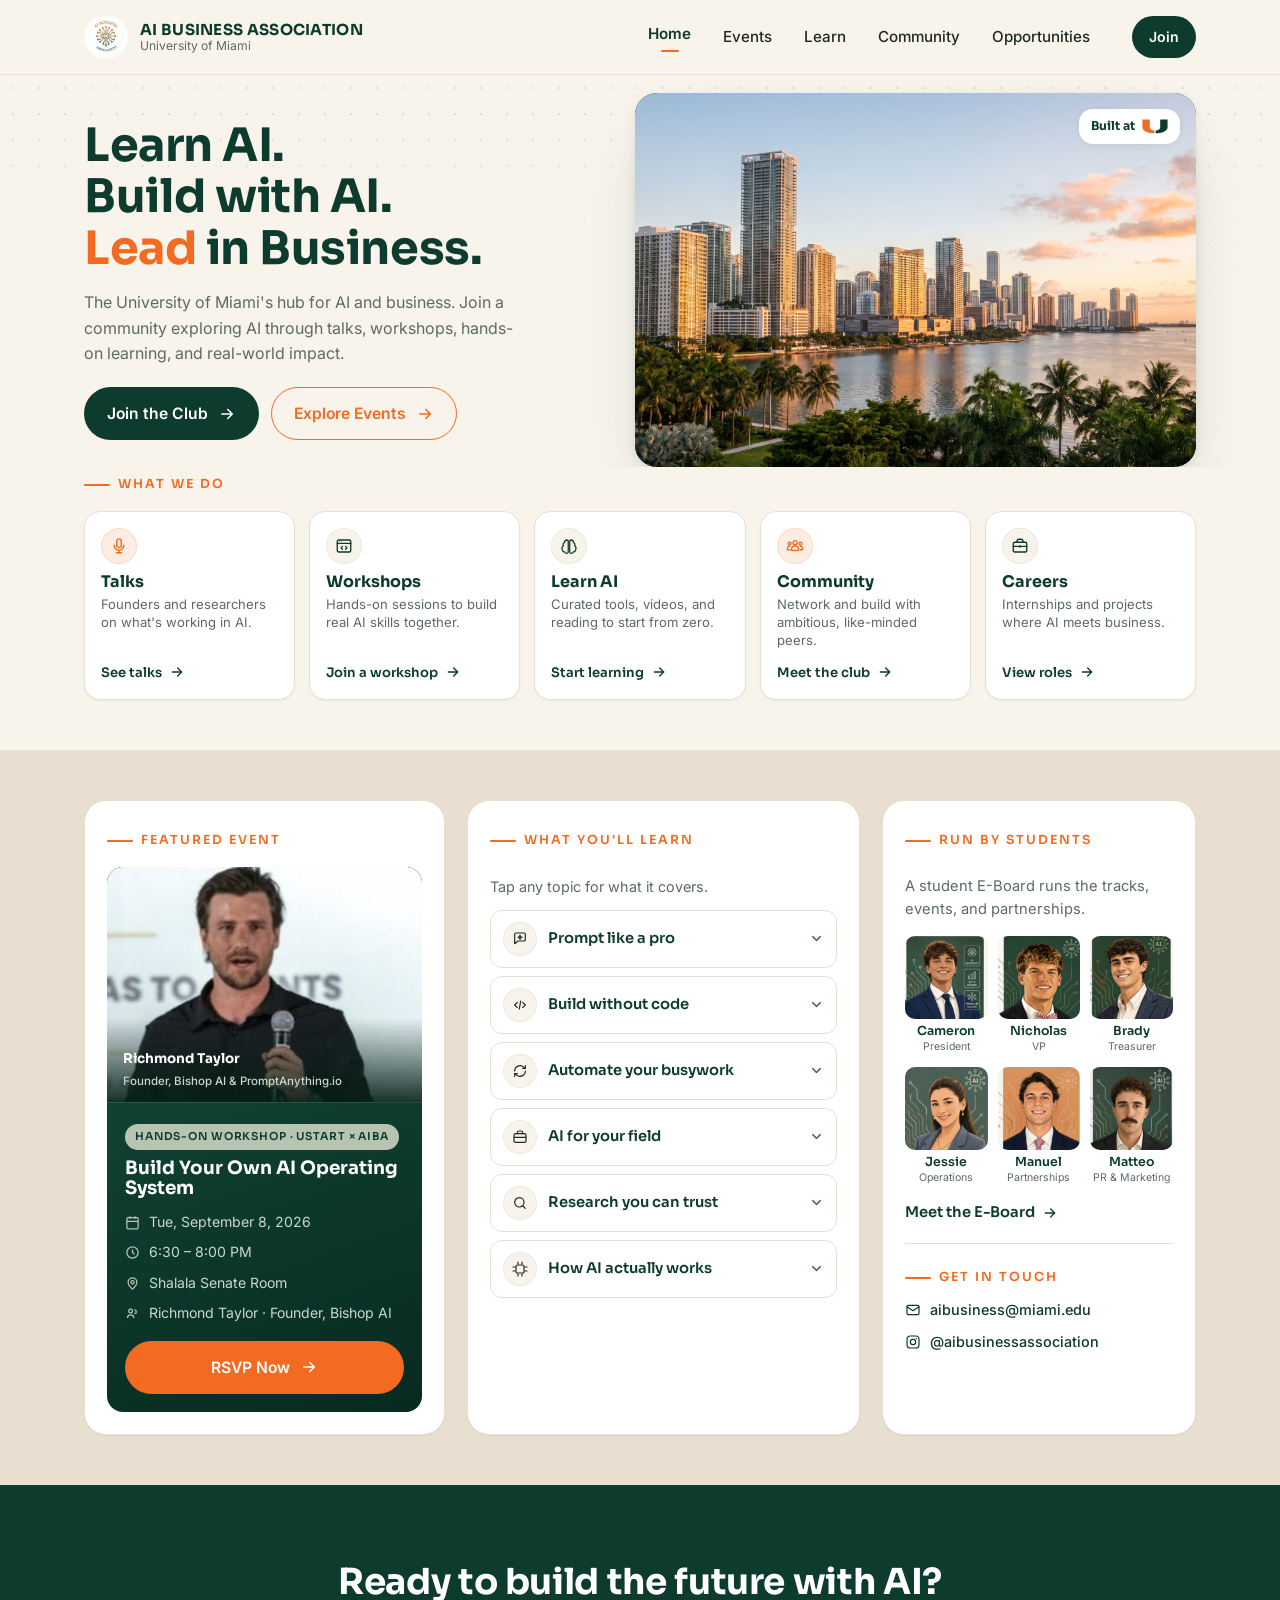
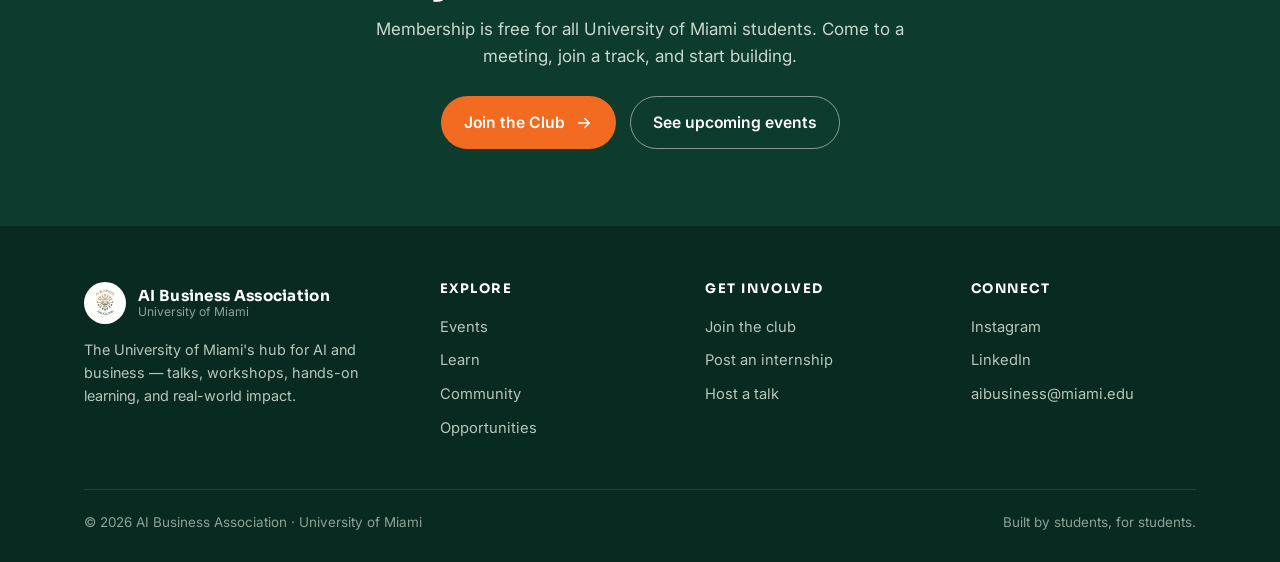
==== commit b5264db5: "Replace logo with new artwork, used as favicon and site-wide brand mark Processes the uploaded logo " ====
--- a/index.html
+++ b/index.html
@@ -5,11 +5,11 @@
 <meta name="viewport" content="width=device-width, initial-scale=1">
 <title>AI Business Association · University of Miami</title>
 <meta name="description" content="The University of Miami's hub for AI and business — talks, workshops, hands-on learning, and real-world impact.">
-<link rel="icon" href="assets/img/logo.svg">
+<link rel="icon" type="image/png" href="assets/img/logo.png">
 <link rel="preconnect" href="https://fonts.googleapis.com">
 <link rel="preconnect" href="https://fonts.gstatic.com" crossorigin>
 <link href="https://fonts.googleapis.com/css2?family=Sora:wght@600;700&family=Inter:wght@400;500;600;700&display=swap" rel="stylesheet">
-<link rel="stylesheet" href="assets/css/styles.css?v=3">
+<link rel="stylesheet" href="assets/css/styles.css?v=5">
 </head>
 <body>
 
@@ -18,7 +18,7 @@
 <header class="site-header">
   <div class="container header-inner">
     <a class="brand" href="index.html">
-      <img src="assets/img/logo.svg" alt="AI Business Association logo" width="44" height="44">
+      <img src="assets/img/logo.png" alt="AI Business Association logo" width="44" height="44">
       <span class="brand-text">
         <span class="brand-name">AI BUSINESS ASSOCIATION</span>
         <span class="brand-sub">University of Miami</span>
@@ -244,7 +244,7 @@
     <div class="footer-grid">
       <div>
         <div class="footer-brand">
-          <img src="assets/img/logo.svg" alt="">
+          <img src="assets/img/logo.png" alt="">
           <span class="brand-text">
             <span class="brand-name">AI Business Association</span>
             <span class="brand-sub">University of Miami</span>
@@ -279,6 +279,6 @@
   </div>
 </footer>
 
-<script src="assets/js/main.js?v=2"></script>
+<script src="assets/js/main.js?v=6"></script>
 </body>
 </html>
--- a/assets/css/styles.css
+++ b/assets/css/styles.css
@@ -357,6 +357,9 @@
 }
 .event-row:hover { transform: translateY(-2px); box-shadow: var(--shadow); }
 .event-row + .event-row { margin-top: 14px; }
+.event-row.has-thumb { grid-template-columns: 56px 96px 1fr auto; }
+.event-row-thumb { width: 56px; height: 56px; border-radius: 10px; overflow: hidden; background: var(--sand); flex: none; }
+.event-row-thumb img { width: 100%; height: 100%; object-fit: cover; }
 .events-empty {
   color: var(--muted); background: var(--surface);
   border: 1px dashed #D6CDB9; border-radius: var(--radius);
@@ -537,7 +540,8 @@
   .site-header.open .nav a.is-active::after { display: none; }
   .site-header.open .header-cta { display: flex; margin: 10px 24px 0; }
   .pillars, .grid-2, .grid-3, .grid-4, .grid-5, .track-list, .member-grid, .people { grid-template-columns: 1fr; }
-  .event-row { grid-template-columns: 64px 1fr; }
+  .event-row, .event-row.has-thumb { grid-template-columns: 64px 1fr; }
+  .event-row-thumb { display: none; }
   .event-row .btn { grid-column: 2; justify-self: start; }
   .job { grid-template-columns: 1fr; }
   .stats { grid-template-columns: 1fr; }
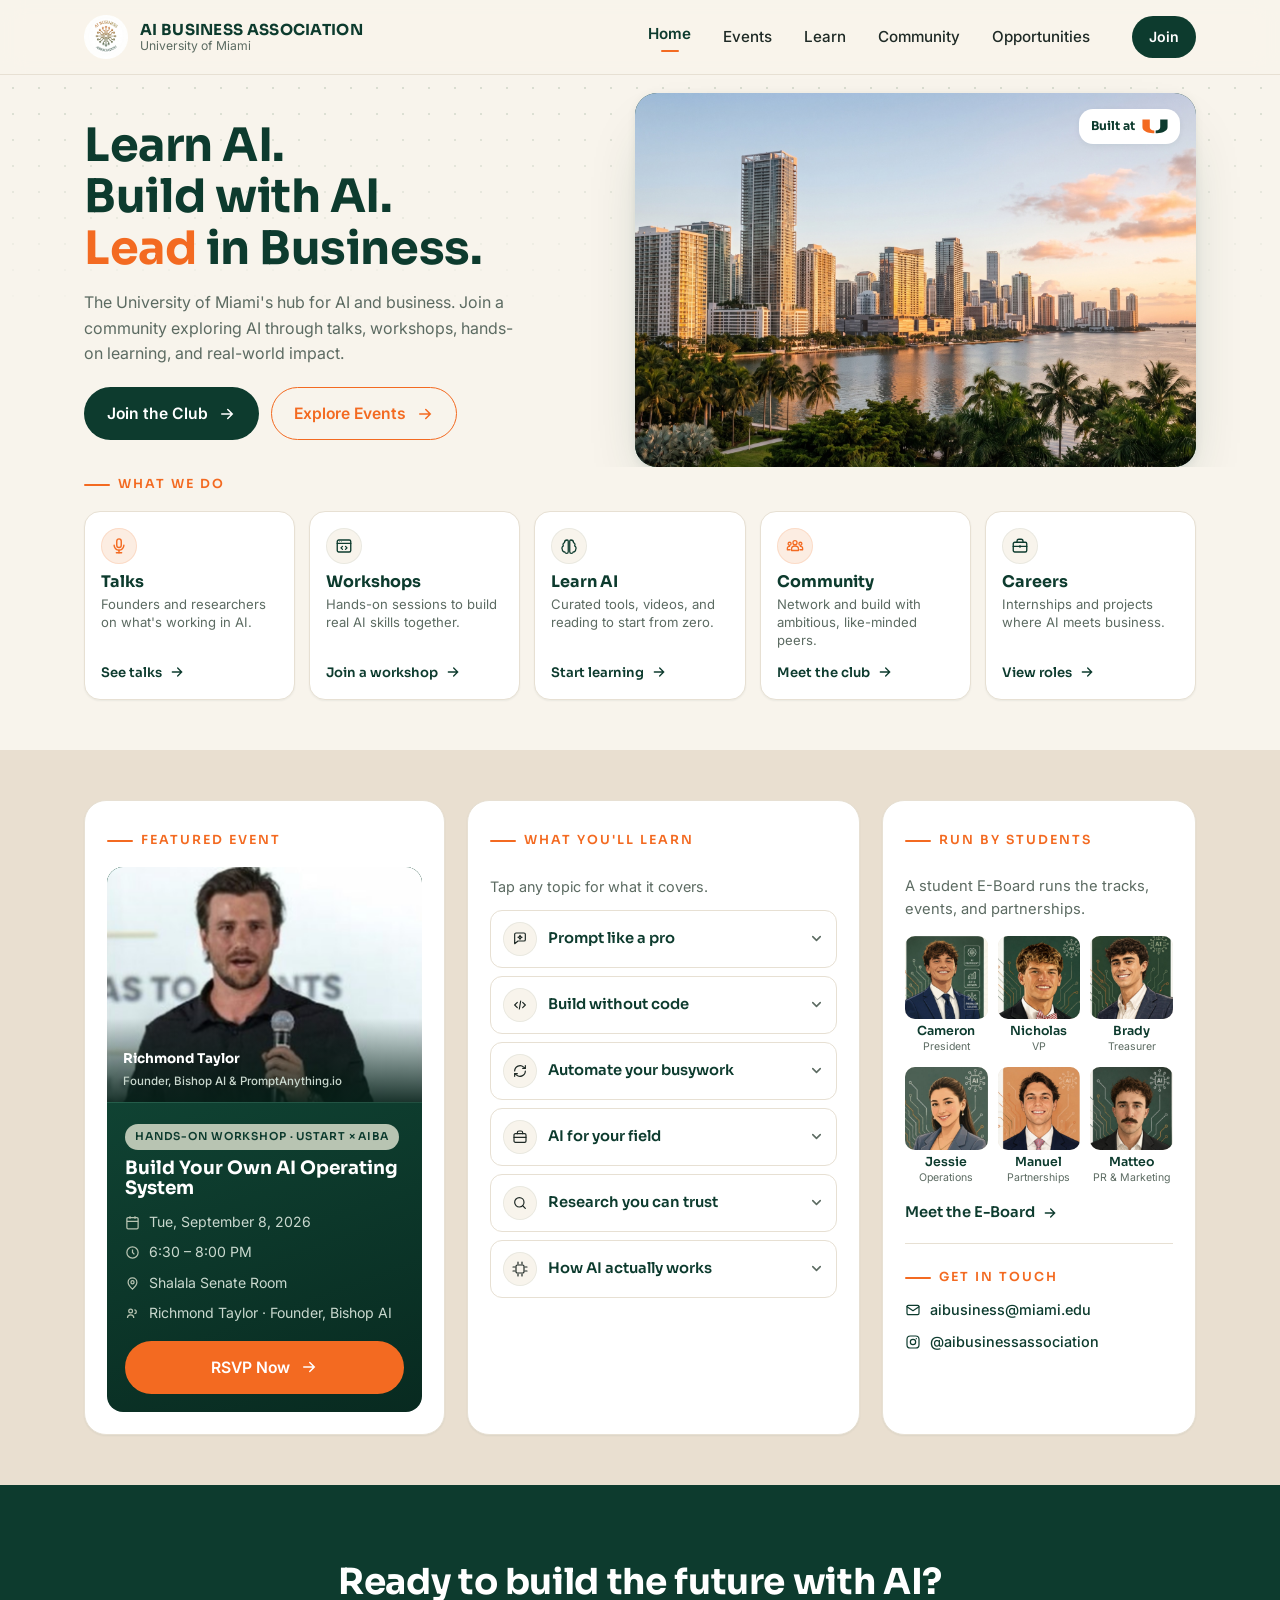
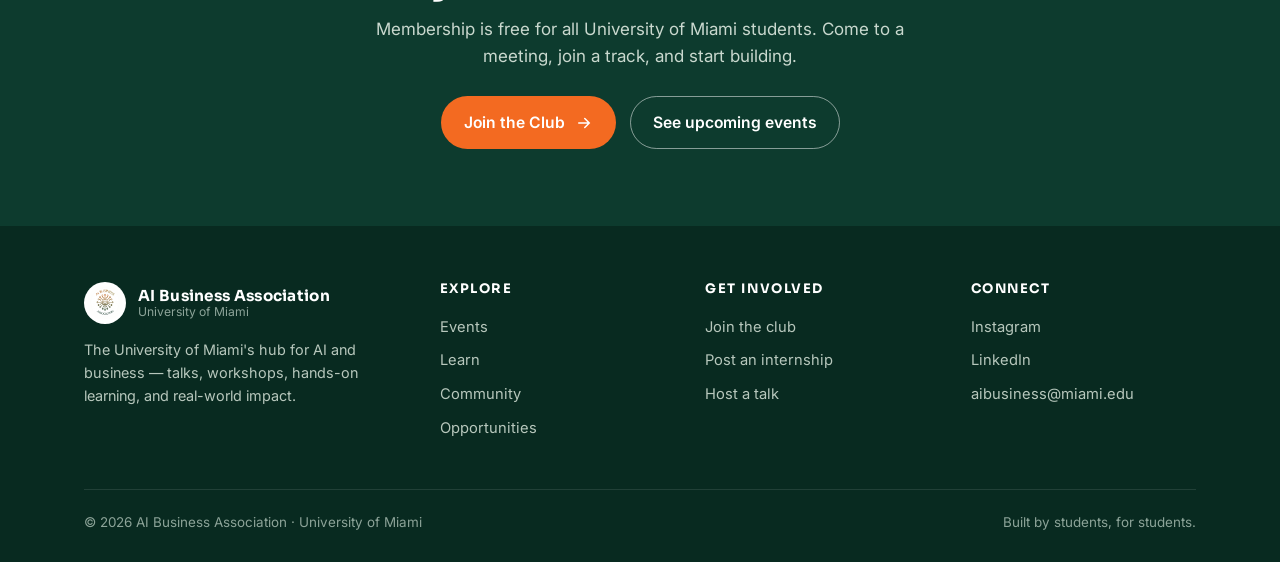
==== commit f3afc2f5: "Remove visible ring from logo, cache-bust the asset The logo had a faint hairline circle stroke bake" ====
--- a/index.html
+++ b/index.html
@@ -5,11 +5,11 @@
 <meta name="viewport" content="width=device-width, initial-scale=1">
 <title>AI Business Association · University of Miami</title>
 <meta name="description" content="The University of Miami's hub for AI and business — talks, workshops, hands-on learning, and real-world impact.">
-<link rel="icon" type="image/png" href="assets/img/logo.png">
+<link rel="icon" type="image/png" href="assets/img/logo.png?v=2">
 <link rel="preconnect" href="https://fonts.googleapis.com">
 <link rel="preconnect" href="https://fonts.gstatic.com" crossorigin>
 <link href="https://fonts.googleapis.com/css2?family=Sora:wght@600;700&family=Inter:wght@400;500;600;700&display=swap" rel="stylesheet">
-<link rel="stylesheet" href="assets/css/styles.css?v=5">
+<link rel="stylesheet" href="assets/css/styles.css?v=6">
 </head>
 <body>
 
@@ -18,7 +18,7 @@
 <header class="site-header">
   <div class="container header-inner">
     <a class="brand" href="index.html">
-      <img src="assets/img/logo.png" alt="AI Business Association logo" width="44" height="44">
+      <img src="assets/img/logo.png?v=2" alt="AI Business Association logo" width="44" height="44">
       <span class="brand-text">
         <span class="brand-name">AI BUSINESS ASSOCIATION</span>
         <span class="brand-sub">University of Miami</span>
@@ -244,7 +244,7 @@
     <div class="footer-grid">
       <div>
         <div class="footer-brand">
-          <img src="assets/img/logo.png" alt="">
+          <img src="assets/img/logo.png?v=2" alt="">
           <span class="brand-text">
             <span class="brand-name">AI Business Association</span>
             <span class="brand-sub">University of Miami</span>
--- a/assets/css/styles.css
+++ b/assets/css/styles.css
@@ -50,6 +50,10 @@
 a { color: inherit; text-decoration: none; }
 button { font: inherit; cursor: pointer; }
 ul { list-style: none; padding: 0; }
+/* Some rules below set display on elements that also use [hidden] (e.g. a
+   modal overlay). Those ties with the browser's [hidden]{display:none} rule
+   on specificity and, loading later, would otherwise win the tie. */
+[hidden] { display: none !important; }
 
 h1, h2, h3, h4 { font-family: var(--font-head); font-weight: 700; line-height: 1.12; letter-spacing: -0.01em; color: var(--green); }
 h1 { font-size: clamp(2rem, 3.6vw, 3rem); }
@@ -437,8 +441,13 @@
 .eboard-grid { display: grid; grid-template-columns: repeat(auto-fill, minmax(150px, 1fr)); gap: 14px; }
 .eboard-card {
   background: var(--surface); border: 1px solid var(--line); border-radius: var(--radius-sm);
-  padding: 10px; box-shadow: var(--shadow-sm); text-align: center;
-}
+  padding: 10px; box-shadow: var(--shadow-sm); text-align: center; cursor: pointer;
+  transition: transform .16s ease, box-shadow .2s ease, border-color .2s ease;
+}
+.eboard-card:hover, .eboard-card:focus-visible {
+  transform: translateY(-3px); box-shadow: var(--shadow); border-color: #DAD1C0;
+}
+.eboard-card:focus-visible { outline: 2px solid var(--orange); outline-offset: 2px; }
 .eboard-photo {
   position: relative; aspect-ratio: 1; border-radius: 10px; overflow: hidden;
   background: var(--sand); margin-bottom: 9px; display: grid; place-items: center;
@@ -456,6 +465,43 @@
 .eboard-mini .eboard-initials { font-size: 1rem; }
 .eboard-mini .n { display: block; font-family: var(--font-head); font-weight: 600; font-size: .78rem; color: var(--green); line-height: 1.2; }
 .eboard-mini .r { display: block; font-size: .66rem; color: var(--muted); }
+
+/* E-Board member detail modal */
+.eboard-modal-overlay {
+  position: fixed; inset: 0; background: rgba(8, 42, 32, .55); z-index: 200;
+  display: grid; place-items: center; padding: 24px; overflow-y: auto;
+}
+.eboard-modal-card {
+  position: relative; background: var(--surface); border-radius: var(--radius-lg);
+  box-shadow: var(--shadow-lg); width: 100%; max-width: 360px; padding: 32px 26px 26px;
+  text-align: center; margin: auto;
+}
+.eboard-modal-close {
+  position: absolute; top: 12px; right: 12px; width: 32px; height: 32px; border-radius: 999px;
+  background: var(--cream); border: 0; color: var(--muted); font-size: 1.3rem; line-height: 1;
+  display: grid; place-items: center; cursor: pointer;
+}
+.eboard-modal-close:hover { background: var(--sand); color: var(--charcoal); }
+.eboard-modal-photo {
+  position: relative; width: 108px; height: 108px; border-radius: 999px; overflow: hidden;
+  background: var(--sand); margin: 0 auto 16px; display: grid; place-items: center;
+  border: 3px solid var(--surface); box-shadow: 0 0 0 1px var(--line);
+}
+.eboard-modal-photo img { position: absolute; inset: 0; width: 100%; height: 100%; object-fit: cover; object-position: 50% 16%; }
+.eboard-modal-photo .eboard-initials { font-family: var(--font-head); font-weight: 700; font-size: 2rem; color: var(--green); }
+.eboard-modal-card h3 { font-size: 1.2rem; margin-bottom: 4px; }
+.eboard-modal-pos { font-size: .78rem; color: var(--orange); font-family: var(--font-head); font-weight: 600; letter-spacing: .03em; text-transform: uppercase; }
+.eboard-modal-sub { font-size: .85rem; color: var(--muted); margin-top: 4px; }
+.eboard-modal-info { margin-top: 18px; border-top: 1px solid var(--line); padding-top: 6px; text-align: left; }
+.eboard-modal-row {
+  display: flex; align-items: center; gap: 12px; padding: 11px 4px; font-size: .88rem;
+  color: var(--charcoal); border-bottom: 1px solid var(--line);
+}
+.eboard-modal-row:last-child { border-bottom: 0; }
+.eboard-modal-row svg { width: 18px; height: 18px; flex: none; color: var(--orange); }
+a.eboard-modal-row:hover { color: var(--orange); }
+.eboard-modal-row span { overflow-wrap: anywhere; }
+.eboard-modal-empty { color: var(--muted); font-size: .84rem; padding: 14px 4px; text-align: center; }
 
 /* ---------- opportunities ---------- */
 .job-list { display: grid; gap: 14px; }
